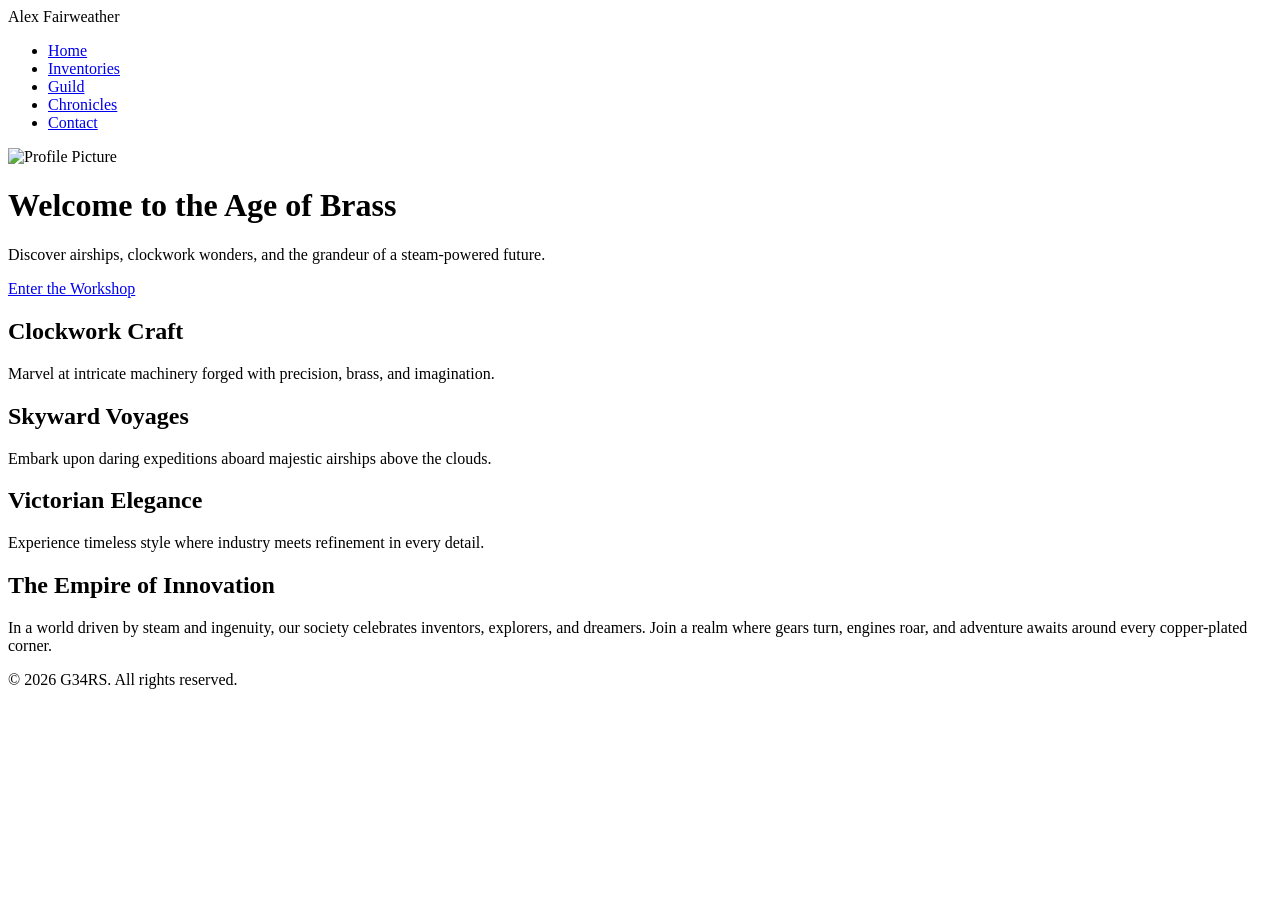
==== index.html @ 937a89f7 "Create initial index.html for G34RS website Initial HTML structure for the G34RS website, including " ====
<!DOCTYPE html>
<html lang="en">
<head>
  <meta charset="UTF-8" />
  <meta name="viewport" content="width=device-width, initial-scale=1.0" />
  <title>G34RS</title>
  <link rel="stylesheet" href="styles.css" />
</head>
<body>
  <header class="hero">
    <nav class="navbar">
      <div class="logo">Alex Fairweather</div>
      <ul class="nav-links">
        <li><a href="#">Home</a></li>
        <li><a href="#">Inventories</a></li>
        <li><a href="#">Guild</a></li>
        <li><a href="#">Chronicles</a></li>
        <li><a href="#">Contact</a></li>
      </ul>
    </nav>

    <div class="hero-content">
      <div class="title-row">
        <div class="profile-frame">
          <span class="frame-rivet top-left"></span>
          <span class="frame-rivet top-right"></span>
          <span class="frame-rivet bottom-left"></span>
          <span class="frame-rivet bottom-right"></span>

          <img src="profile.jpg" alt="Profile Picture" class="profile-pic" />
        </div>

        <div class="hero-text">
          <h1>Welcome to the Age of Brass</h1>
          <p>
            Discover airships, clockwork wonders, and the grandeur of a steam-powered future.
          </p>
          <a href="#" class="btn">Enter the Workshop</a>
        </div>
      </div>
    </div>
  </header>

  <main>
    <section class="features">
      <article class="card brass-panel">
        <span class="rivet top-left"></span>
        <span class="rivet top-right"></span>
        <span class="rivet bottom-left"></span>
        <span class="rivet bottom-right"></span>

        <h2>Clockwork Craft</h2>
        <p>
          Marvel at intricate machinery forged with precision, brass, and imagination.
        </p>
      </article>

      <article class="card brass-panel">
        <span class="rivet top-left"></span>
        <span class="rivet top-right"></span>
        <span class="rivet bottom-left"></span>
        <span class="rivet bottom-right"></span>

        <h2>Skyward Voyages</h2>
        <p>
          Embark upon daring expeditions aboard majestic airships above the clouds.
        </p>
      </article>

      <article class="card brass-panel">
        <span class="rivet top-left"></span>
        <span class="rivet top-right"></span>
        <span class="rivet bottom-left"></span>
        <span class="rivet bottom-right"></span>

        <h2>Victorian Elegance</h2>
        <p>
          Experience timeless style where industry meets refinement in every detail.
        </p>
      </article>
    </section>

    <section class="about brass-section">
      <h2>The Empire of Innovation</h2>
      <p>
        In a world driven by steam and ingenuity, our society celebrates inventors,
        explorers, and dreamers. Join a realm where gears turn, engines roar, and
        adventure awaits around every copper-plated corner.
      </p>
    </section>
  </main>

  <footer>
    <p>&copy; 2026 G34RS. All rights reserved.</p>
  </footer>
</body>
</html>
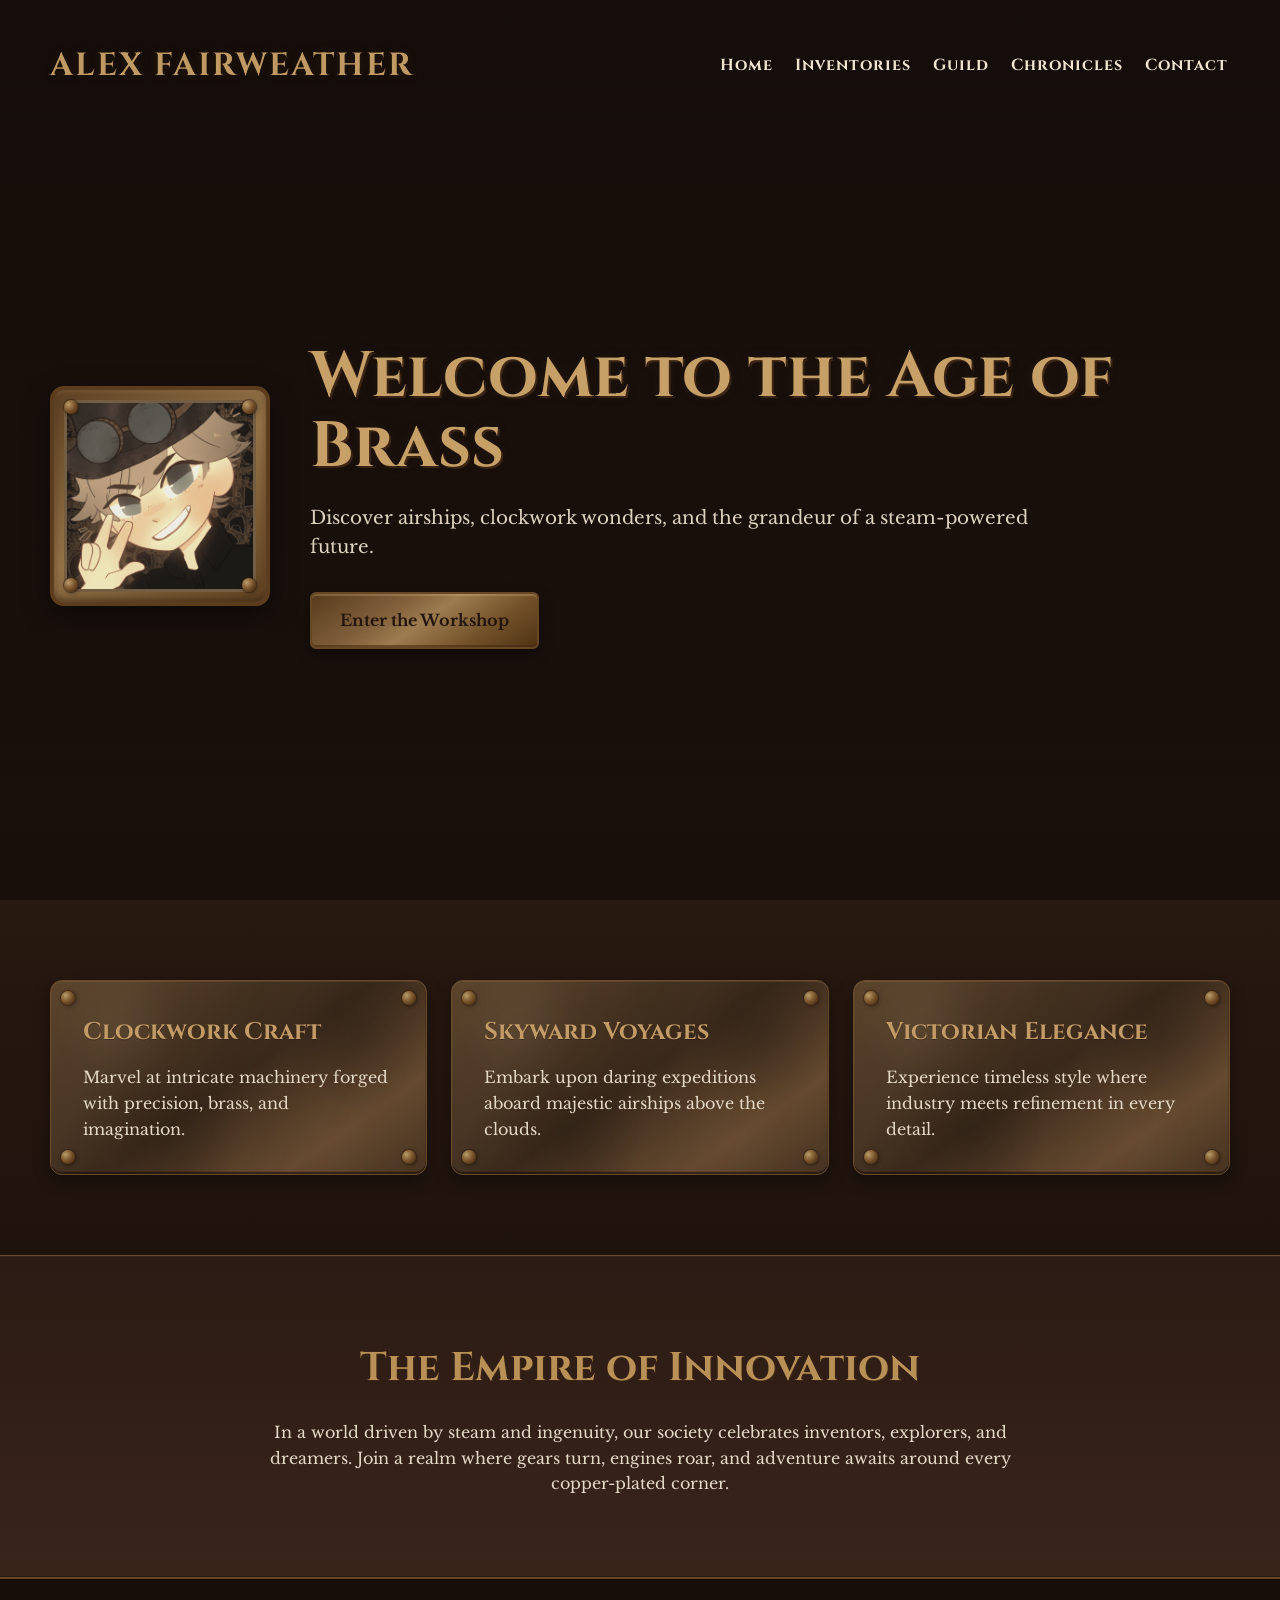
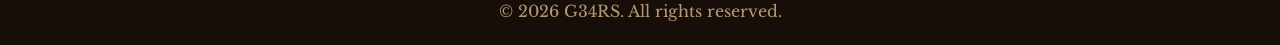
==== commit f87c36f3: "Fixed references" ====
--- a/index.html
+++ b/index.html
@@ -4,7 +4,7 @@
   <meta charset="UTF-8" />
   <meta name="viewport" content="width=device-width, initial-scale=1.0" />
   <title>G34RS</title>
-  <link rel="stylesheet" href="styles.css" />
+  <link rel="stylesheet" href="assets/css/styles.css" />
 </head>
 <body>
   <header class="hero">
@@ -27,7 +27,7 @@
           <span class="frame-rivet bottom-left"></span>
           <span class="frame-rivet bottom-right"></span>
 
-          <img src="profile.jpg" alt="Profile Picture" class="profile-pic" />
+          <img src="assets/images/profile.jpg" alt="Profile Picture" class="profile-pic" />
         </div>
 
         <div class="hero-text">
--- a/assets/css/styles.css
+++ b/assets/css/styles.css
@@ -0,0 +1,437 @@
+@import url('https://fonts.googleapis.com/css2?family=Cinzel:wght@400;700&family=Libre+Baskerville:wght@400;700&display=swap');
+
+:root {
+  --bg-dark: #1a100b;
+  --bg-mid: #2c1b13;
+  --bg-warm: #432d21;
+
+  --text-main: #f1e5d2;
+  --text-soft: #ddd1bf;
+  --text-dim: #bba48a;
+
+  --brass-1: #5c4329;
+  --brass-2: #6c4f31;
+  --brass-3: #3e2c1c;
+  --brass-4: #7c5d39;
+  --brass-5: #8d6e45;
+
+  --brass-highlight: #c09a62;
+  --brass-soft-highlight: #b18b56;
+  --brass-shadow: #3a2414;
+  --brass-border: #6a4b2c;
+
+  --panel-shadow: rgba(0, 0, 0, 0.42);
+  --panel-shadow-strong: rgba(0, 0, 0, 0.52);
+
+  --inner-light: rgba(220, 190, 140, 0.12);
+  --inner-dark: rgba(18, 9, 5, 0.55);
+
+  --rivet-light: #b89b69;
+  --rivet-mid: #805b31;
+  --rivet-dark: #3d2411;
+}
+
+* {
+  margin: 0;
+  padding: 0;
+  box-sizing: border-box;
+}
+
+body {
+  font-family: 'Libre Baskerville', serif;
+  color: var(--text-main);
+  line-height: 1.6;
+  background: linear-gradient(to bottom, #24150f, #432d21, #170e09);
+}
+
+/* HERO */
+.hero {
+  min-height: 100vh;
+  padding: 20px 50px;
+  display: flex;
+  flex-direction: column;
+  justify-content: space-between;
+  background:
+    linear-gradient(rgba(16, 10, 7, 0.76), rgba(16, 10, 7, 0.84)),
+    url('https://images.unsplash.com/photo-1516321318423-f06f85e504b3?auto=format&fit=crop&w=1600&q=80') center/cover no-repeat;
+}
+
+/* NAVBAR */
+.navbar {
+  display: flex;
+  justify-content: space-between;
+  align-items: center;
+  gap: 24px;
+  padding: 20px 0;
+}
+
+.logo {
+  font-family: 'Cinzel', serif;
+  font-size: 2rem;
+  font-weight: 700;
+  text-transform: uppercase;
+  letter-spacing: 2px;
+  color: var(--brass-highlight);
+  text-shadow: 0 0 10px rgba(120, 85, 45, 0.18);
+}
+
+.nav-links {
+  list-style: none;
+  display: flex;
+  flex-wrap: wrap;
+  gap: 18px;
+}
+
+.nav-links a {
+  text-decoration: none;
+  color: var(--text-main);
+  font-family: 'Cinzel', serif;
+  font-weight: 700;
+  letter-spacing: 1px;
+  padding: 4px 2px;
+  position: relative;
+  transition:
+    color 0.25s ease,
+    text-shadow 0.25s ease,
+    transform 0.25s ease;
+}
+
+.nav-links a:hover {
+  color: var(--brass-highlight);
+  text-shadow:
+    0 0 6px rgba(192, 154, 98, 0.35),
+    1px 2px 3px rgba(0, 0, 0, 0.55);
+  transform: translateY(-1px);
+}
+
+/* HERO CONTENT */
+.hero-content {
+  max-width: 1100px;
+  margin: auto 0;
+  padding: 60px 0;
+}
+
+.title-row {
+  display: flex;
+  align-items: center;
+  gap: 40px;
+  flex-wrap: wrap;
+}
+
+/* PROFILE FRAME */
+.profile-frame {
+  position: relative;
+  width: 220px;
+  height: 220px;
+  padding: 10px;
+  border-radius: 14px;
+  background:
+    linear-gradient(145deg, #5b4022, #947348, #604222);
+  border: 4px solid #5c3c1c;
+  box-shadow:
+    inset 0 2px 4px rgba(220, 190, 140, 0.18),
+    inset 0 -3px 7px rgba(45, 25, 10, 0.58),
+    0 10px 28px rgba(0, 0, 0, 0.42);
+}
+
+.profile-pic {
+  width: 100%;
+  height: 100%;
+  display: block;
+  object-fit: cover;
+  border-radius: 8px;
+  border: 3px solid #7f5f38;
+  filter: sepia(0.25) saturate(0.8) contrast(1.02) brightness(0.93);
+}
+
+.hero-text {
+  flex: 1;
+  min-width: 280px;
+}
+
+.hero-text h1 {
+  font-family: 'Cinzel', serif;
+  font-size: 4rem;
+  line-height: 1.1;
+  margin-bottom: 20px;
+  color: #c7a068;
+  text-shadow:
+    2px 2px 0 #3b2413,
+    0 0 12px rgba(110, 80, 45, 0.14);
+}
+
+.hero-text p {
+  max-width: 720px;
+  font-size: 1.15rem;
+  margin-bottom: 30px;
+  color: var(--text-soft);
+}
+
+/* BUTTON */
+.btn {
+  display: inline-block;
+  text-decoration: none;
+  color: #24150f;
+  font-weight: bold;
+  padding: 14px 28px;
+  border-radius: 6px;
+  border: 2px solid #684725;
+  background: linear-gradient(
+    145deg,
+    #583b1d 0%,
+    #82613c 35%,
+    #9d7c4f 50%,
+    #725129 75%,
+    #503313 100%
+  );
+  box-shadow:
+    inset 0 2px 0 rgba(228, 200, 145, 0.24),
+    inset 0 -2px 0 rgba(65, 38, 18, 0.55),
+    0 6px 14px rgba(0, 0, 0, 0.35);
+  transition:
+    transform 0.2s ease,
+    box-shadow 0.2s ease,
+    filter 0.2s ease;
+}
+
+.btn:hover {
+  transform: translateY(-2px);
+  filter: brightness(1.04);
+  box-shadow:
+    inset 0 2px 0 rgba(228, 200, 145, 0.28),
+    inset 0 -2px 0 rgba(65, 38, 18, 0.6),
+    0 10px 18px rgba(0, 0, 0, 0.42);
+}
+
+/* FEATURES */
+.features {
+  display: grid;
+  grid-template-columns: repeat(auto-fit, minmax(240px, 1fr));
+  gap: 24px;
+  padding: 80px 50px;
+  background: linear-gradient(
+    180deg,
+    rgba(39, 24, 16, 0.98),
+    rgba(31, 19, 13, 0.98)
+  );
+}
+
+/* BRASS CARDS */
+.brass-panel {
+  position: relative;
+  overflow: hidden;
+  padding: 32px;
+  border-radius: 12px;
+  border: 1px solid var(--brass-border);
+  box-shadow:
+    inset 0 1px 0 var(--inner-light),
+    inset 0 -2px 0 var(--inner-dark),
+    inset 1px 0 0 rgba(160, 125, 82, 0.05),
+    inset -1px 0 0 rgba(20, 10, 6, 0.18),
+    0 6px 16px var(--panel-shadow);
+  transition:
+    transform 0.28s ease,
+    box-shadow 0.28s ease,
+    border-color 0.28s ease,
+    filter 0.28s ease;
+
+  background:
+    /* Noise */
+    radial-gradient(circle at 12% 18%, rgba(0,0,0,0.07) 0 0.8px, transparent 1px),
+    radial-gradient(circle at 26% 34%, rgba(255,255,255,0.04) 0 0.8px, transparent 1px),
+    radial-gradient(circle at 44% 62%, rgba(0,0,0,0.06) 0 0.9px, transparent 1.1px),
+    radial-gradient(circle at 68% 24%, rgba(255,255,255,0.03) 0 0.8px, transparent 1px),
+    radial-gradient(circle at 78% 66%, rgba(0,0,0,0.07) 0 0.8px, transparent 1px),
+    radial-gradient(circle at 58% 84%, rgba(255,255,255,0.025) 0 0.8px, transparent 1px),
+    radial-gradient(circle at 88% 44%, rgba(0,0,0,0.06) 0 0.8px, transparent 1px),
+    radial-gradient(circle at 16% 74%, rgba(255,255,255,0.025) 0 0.8px, transparent 1px),
+
+    /* Weathering */
+    radial-gradient(circle at 18% 22%, rgba(255, 232, 185, 0.05), transparent 18%),
+    radial-gradient(circle at 82% 28%, rgba(0, 0, 0, 0.15), transparent 22%),
+    radial-gradient(circle at 32% 78%, rgba(0, 0, 0, 0.12), transparent 24%),
+    radial-gradient(circle at 74% 82%, rgba(210, 170, 115, 0.04), transparent 18%),
+
+    /* Grime */
+    linear-gradient(
+      115deg,
+      transparent 0%,
+      rgba(255,255,255,0.02) 18%,
+      transparent 28%,
+      rgba(0,0,0,0.05) 46%,
+      transparent 58%,
+      rgba(0,0,0,0.04) 74%,
+      transparent 100%
+    ),
+
+    /* Brass body */
+    linear-gradient(
+      145deg,
+      #5b432b 0%,
+      #4b3723 24%,
+      #3b2a1b 50%,
+      #674b30 78%,
+      #463220 100%
+    );
+}
+
+.card h2,
+.card p {
+  position: relative;
+  z-index: 2;
+}
+
+.card h2 {
+  font-family: 'Cinzel', serif;
+  margin-bottom: 14px;
+  color: #c29b66;
+  text-shadow: 0 1px 0 rgba(35, 20, 10, 0.45);
+}
+
+.card p {
+  color: #e5d8c6;
+}
+
+/* RIVETS */
+.rivet,
+.frame-rivet {
+  position: absolute;
+  width: 14px;
+  height: 14px;
+  border-radius: 50%;
+  background: radial-gradient(
+    circle at 32% 32%,
+    var(--rivet-light) 0%,
+    var(--rivet-mid) 42%,
+    #5c3d1d 68%,
+    var(--rivet-dark) 100%
+  );
+  box-shadow:
+    0 0 0 1px rgba(58, 34, 16, 0.55),
+    1px 1px 4px rgba(0, 0, 0, 0.45);
+  z-index: 3;
+}
+
+.rivet.top-left,
+.frame-rivet.top-left {
+  top: 10px;
+  left: 10px;
+}
+
+.rivet.top-right,
+.frame-rivet.top-right {
+  top: 10px;
+  right: 10px;
+}
+
+.rivet.bottom-left,
+.frame-rivet.bottom-left {
+  bottom: 10px;
+  left: 10px;
+}
+
+.rivet.bottom-right,
+.frame-rivet.bottom-right {
+  bottom: 10px;
+  right: 10px;
+}
+
+/* CARD HOVER */
+.brass-panel:hover {
+  transform: translateY(-8px);
+  border-color: #86633b;
+  filter: brightness(1.03);
+  box-shadow:
+    inset 0 1px 0 rgba(225, 195, 145, 0.16),
+    inset 0 -2px 0 rgba(20, 10, 6, 0.6),
+    inset 1px 0 0 rgba(170, 135, 90, 0.08),
+    inset -1px 0 0 rgba(20, 10, 6, 0.22),
+    0 14px 28px var(--panel-shadow-strong);
+}
+
+.brass-panel:hover h2 {
+  color: #d1ac77;
+}
+
+.brass-panel:hover .rivet {
+  filter: brightness(1.05);
+}
+
+.brass-panel:active {
+  transform: translateY(-3px);
+}
+
+/* ABOUT */
+.brass-section {
+  padding: 80px 50px;
+  text-align: center;
+  background: linear-gradient(180deg, #2b1b14 0%, #39241a 100%);
+  border-top: 1px solid #67492b;
+  border-bottom: 1px solid #67492b;
+  box-shadow:
+    inset 0 1px 0 rgba(220, 190, 140, 0.05),
+    inset 0 -1px 0 rgba(0, 0, 0, 0.3);
+}
+
+.about h2 {
+  font-family: 'Cinzel', serif;
+  font-size: 2.5rem;
+  color: #b99056;
+  margin-bottom: 20px;
+  text-shadow: 1px 1px 0 #3e2614;
+}
+
+.about p {
+  max-width: 800px;
+  margin: 0 auto;
+  color: #e5d9c8;
+}
+
+/* FOOTER */
+footer {
+  text-align: center;
+  padding: 20px;
+  background: #170e09;
+  color: #b79a75;
+  border-top: 1px solid #5f4126;
+}
+
+/* RESPONSIVE */
+@media (max-width: 768px) {
+  .hero {
+    padding: 20px 24px;
+  }
+
+  .navbar {
+    flex-direction: column;
+    align-items: flex-start;
+  }
+
+  .nav-links {
+    width: 100%;
+    justify-content: flex-start;
+  }
+
+  .title-row {
+    flex-direction: column;
+    align-items: flex-start;
+  }
+
+  .profile-frame {
+    width: 180px;
+    height: 180px;
+  }
+
+  .hero-text h1 {
+    font-size: 2.7rem;
+  }
+
+  .hero-text p {
+    font-size: 1rem;
+  }
+
+  .features,
+  .brass-section {
+    padding: 60px 24px;
+  }
+}
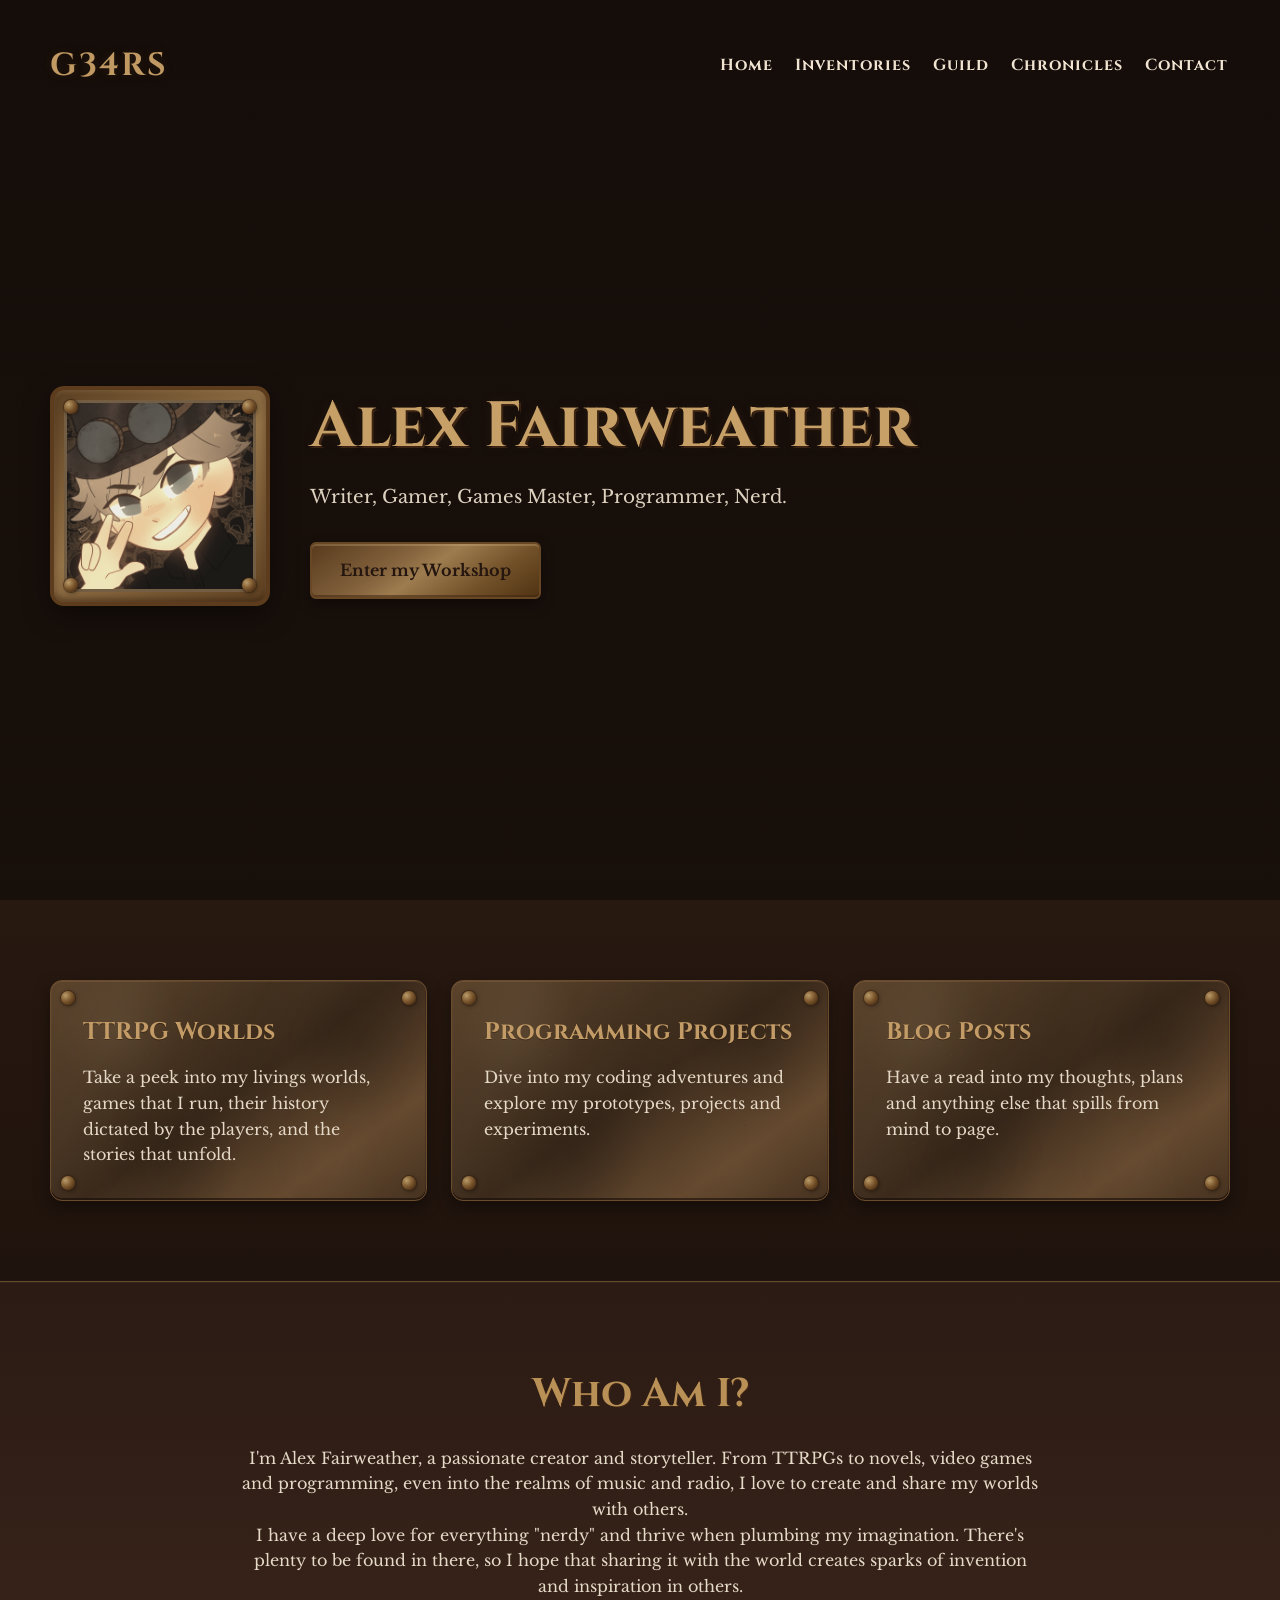
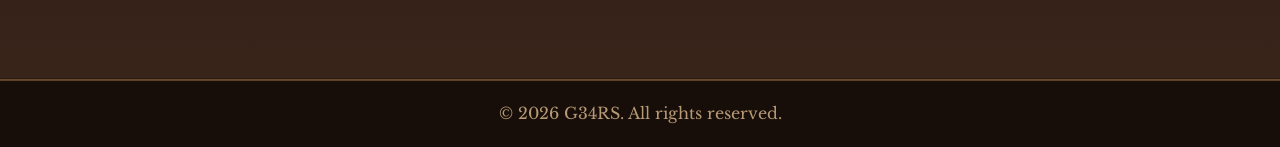
==== commit 03c2f80f: "Improved Homepage Content" ====
--- a/index.html
+++ b/index.html
@@ -4,12 +4,12 @@
   <meta charset="UTF-8" />
   <meta name="viewport" content="width=device-width, initial-scale=1.0" />
   <title>G34RS</title>
-  <link rel="stylesheet" href="assets/css/styles.css" />
+  <link rel="stylesheet" href="./assets/css/styles.css" />
 </head>
 <body>
   <header class="hero">
     <nav class="navbar">
-      <div class="logo">Alex Fairweather</div>
+      <div class="logo">G34RS</div>
       <ul class="nav-links">
         <li><a href="#">Home</a></li>
         <li><a href="#">Inventories</a></li>
@@ -27,15 +27,15 @@
           <span class="frame-rivet bottom-left"></span>
           <span class="frame-rivet bottom-right"></span>
 
-          <img src="assets/images/profile.jpg" alt="Profile Picture" class="profile-pic" />
+          <img src="./assets/images/profile.jpg" alt="Profile Picture" class="profile-pic" />
         </div>
 
         <div class="hero-text">
-          <h1>Welcome to the Age of Brass</h1>
+          <h1>Alex Fairweather</h1>
           <p>
-            Discover airships, clockwork wonders, and the grandeur of a steam-powered future.
+            Writer, Gamer, Games Master, Programmer, Nerd.
           </p>
-          <a href="#" class="btn">Enter the Workshop</a>
+          <a href="#" class="btn">Enter my Workshop</a>
         </div>
       </div>
     </div>
@@ -49,9 +49,9 @@
         <span class="rivet bottom-left"></span>
         <span class="rivet bottom-right"></span>
 
-        <h2>Clockwork Craft</h2>
+        <h2>TTRPG Worlds</h2>
         <p>
-          Marvel at intricate machinery forged with precision, brass, and imagination.
+          Take a peek into my livings worlds, games that I run, their history dictated by the players, and the stories that unfold.
         </p>
       </article>
 
@@ -61,9 +61,9 @@
         <span class="rivet bottom-left"></span>
         <span class="rivet bottom-right"></span>
 
-        <h2>Skyward Voyages</h2>
+        <h2>Programming Projects</h2>
         <p>
-          Embark upon daring expeditions aboard majestic airships above the clouds.
+          Dive into my coding adventures and explore my prototypes, projects and experiments.
         </p>
       </article>
 
@@ -73,19 +73,20 @@
         <span class="rivet bottom-left"></span>
         <span class="rivet bottom-right"></span>
 
-        <h2>Victorian Elegance</h2>
+        <h2>Blog Posts</h2>
         <p>
-          Experience timeless style where industry meets refinement in every detail.
+          Have a read into my thoughts, plans and anything else that spills from mind to page.
         </p>
       </article>
     </section>
 
     <section class="about brass-section">
-      <h2>The Empire of Innovation</h2>
+      <h2>Who Am I?</h2>
       <p>
-        In a world driven by steam and ingenuity, our society celebrates inventors,
-        explorers, and dreamers. Join a realm where gears turn, engines roar, and
-        adventure awaits around every copper-plated corner.
+        I'm Alex Fairweather, a passionate creator and storyteller. From TTRPGs to novels, video games and programming, even into the realms of music and radio, I love to create and share my worlds with others. 
+      </p>
+      <p>
+        I have a deep love for everything "nerdy" and thrive when plumbing my imagination. There's plenty to be found in there, so I hope that sharing it with the world creates sparks of invention and inspiration in others.
       </p>
     </section>
   </main>
--- a/assets/css/styles.css
+++ b/assets/css/styles.css
@@ -53,7 +53,7 @@
   justify-content: space-between;
   background:
     linear-gradient(rgba(16, 10, 7, 0.76), rgba(16, 10, 7, 0.84)),
-    url('https://images.unsplash.com/photo-1516321318423-f06f85e504b3?auto=format&fit=crop&w=1600&q=80') center/cover no-repeat;
+    url('https://images.unsplash.com/photo-1605143185672-f4f5c892dda4?q=80&w=2670&auto=format&fit=crop&ixlib=rb-4.1.0&ixid=M3wxMjA3fDB8MHxwaG90by1wYWdlfHx8fGVufDB8fHx8fA%3D%3D') center/cover no-repeat;
 }
 
 /* NAVBAR */
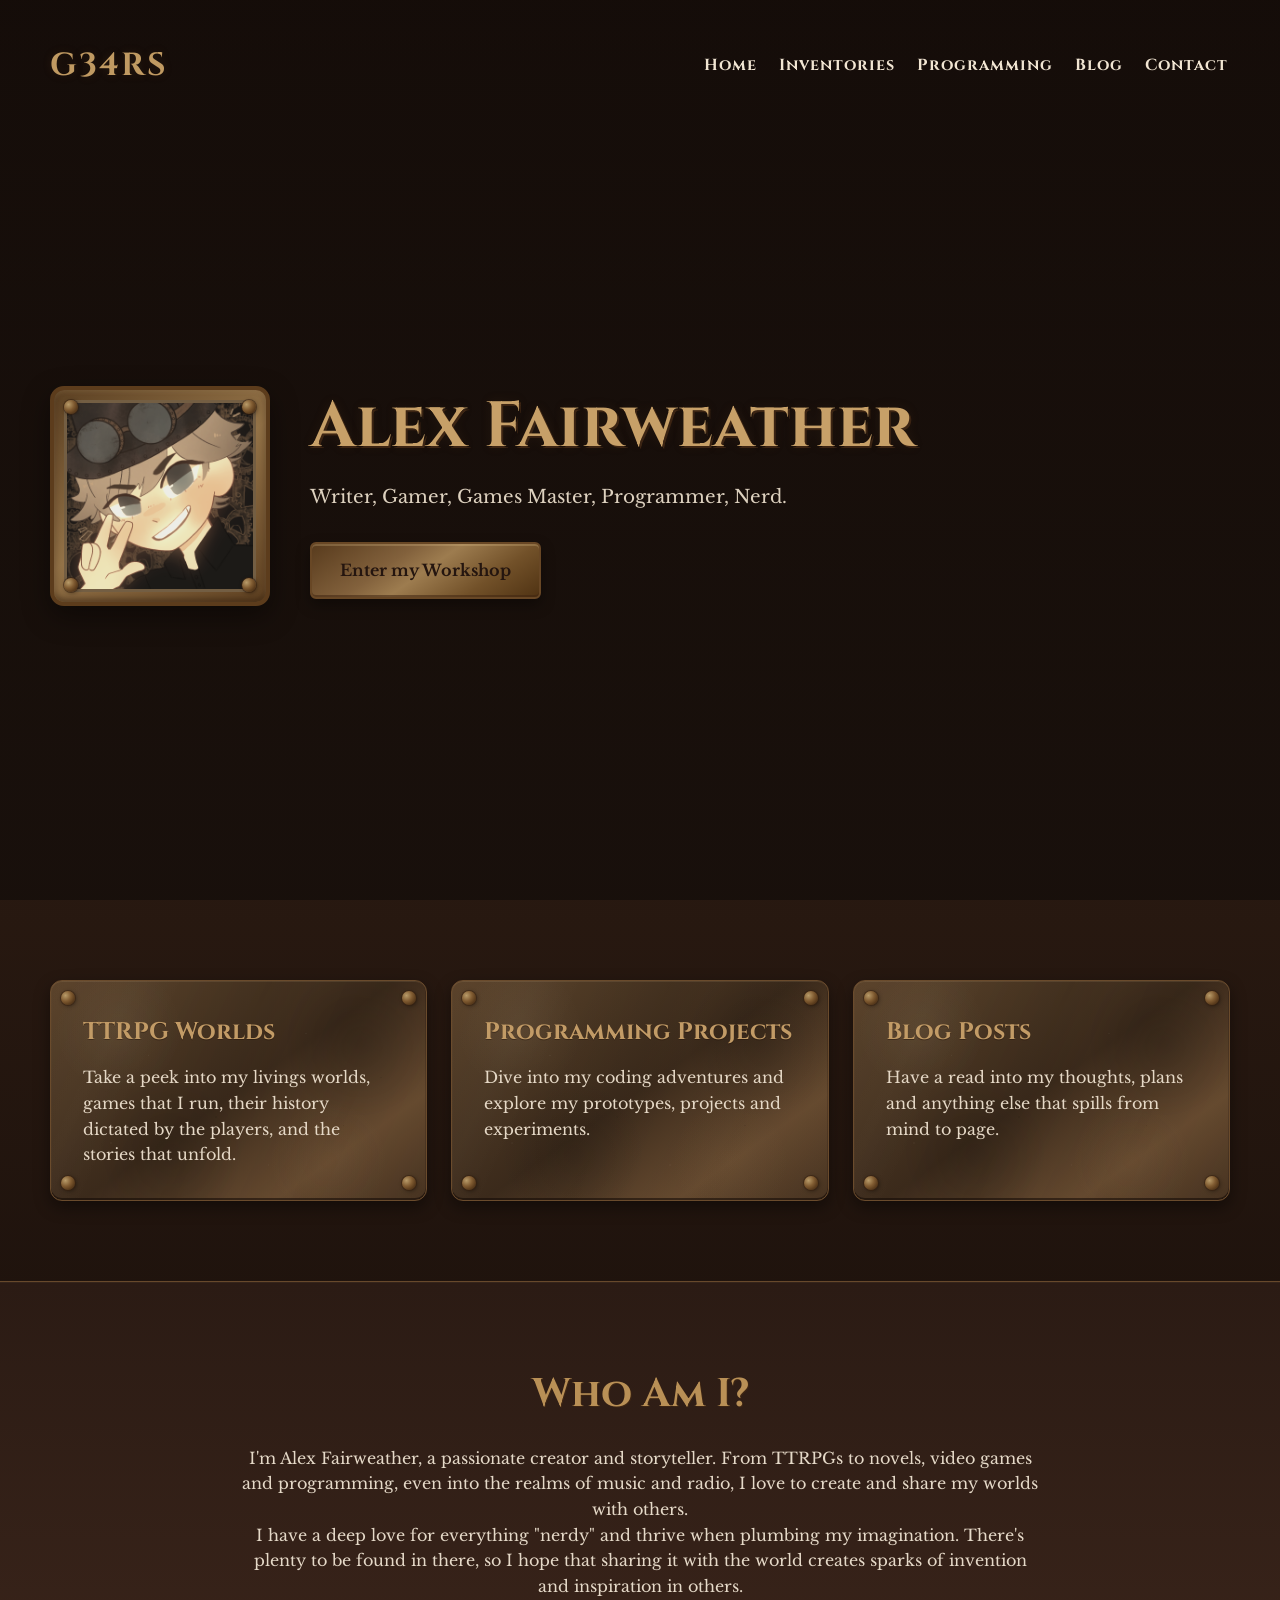
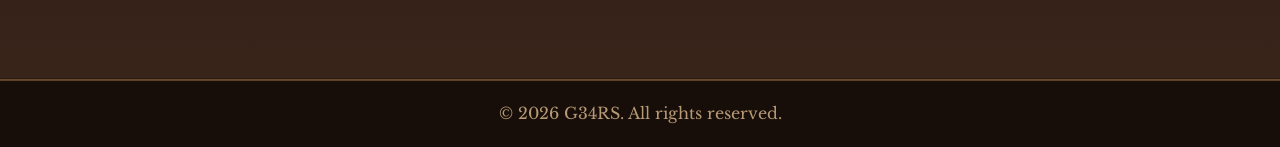
==== commit d6e56a4e: "Set up for Digital Garden All Digital Garden files appended + test note" ====
--- a/index.html
+++ b/index.html
@@ -13,8 +13,8 @@
       <ul class="nav-links">
         <li><a href="#">Home</a></li>
         <li><a href="#">Inventories</a></li>
-        <li><a href="#">Guild</a></li>
-        <li><a href="#">Chronicles</a></li>
+        <li><a href="#">Programming</a></li>
+        <li><a href="#">Blog</a></li>
         <li><a href="#">Contact</a></li>
       </ul>
     </nav>
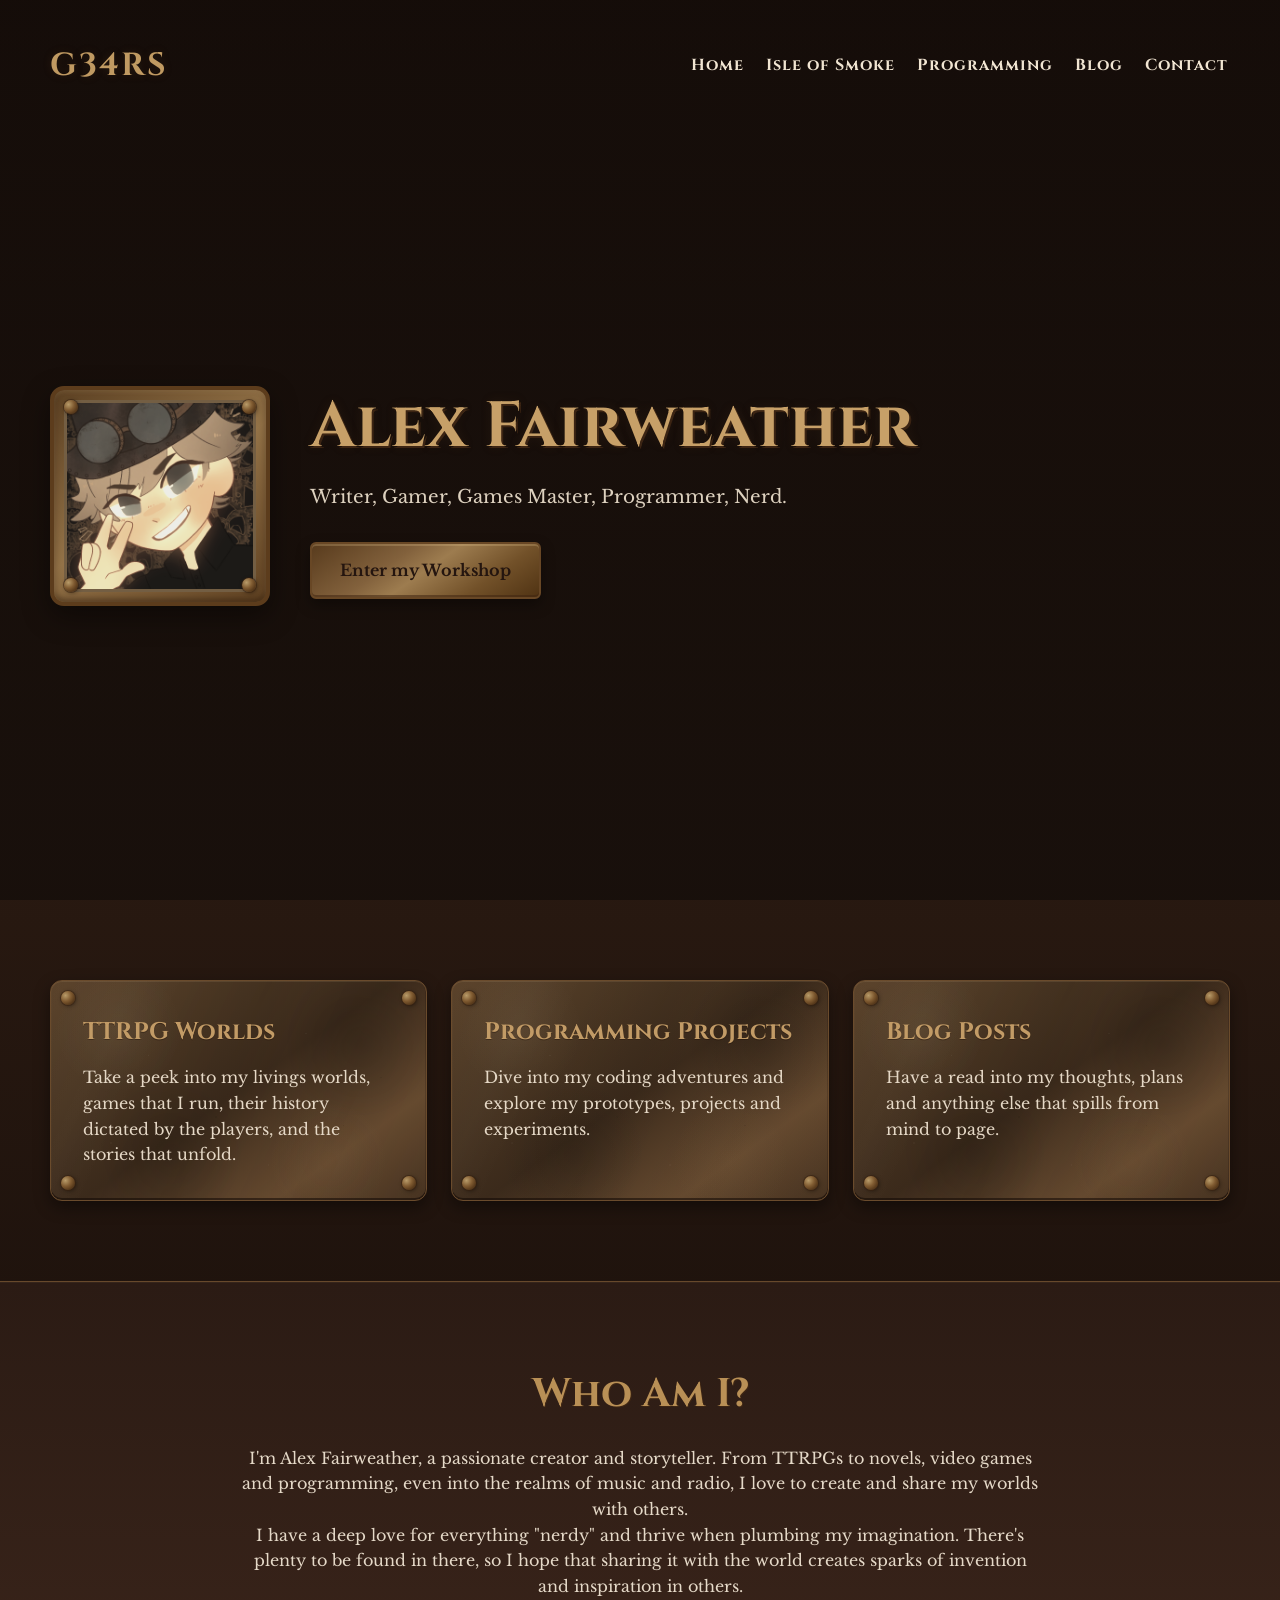
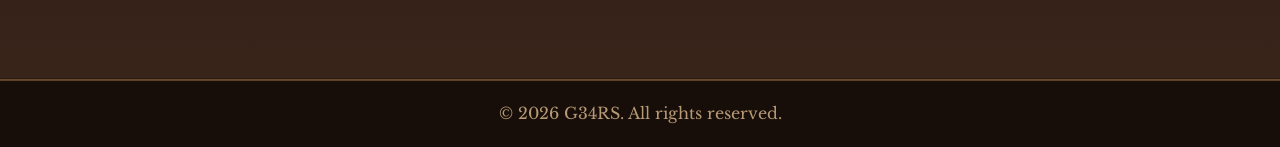
==== commit e2aa7b09: "Linked to Isle of Smoke homepage" ====
--- a/index.html
+++ b/index.html
@@ -12,7 +12,7 @@
       <div class="logo">G34RS</div>
       <ul class="nav-links">
         <li><a href="#">Home</a></li>
-        <li><a href="#">Inventories</a></li>
+        <li><a href="wikis/wikis/isle-of-smoke/england-isle-of-smoke/">Isle of Smoke</a></li>
         <li><a href="#">Programming</a></li>
         <li><a href="#">Blog</a></li>
         <li><a href="#">Contact</a></li>
